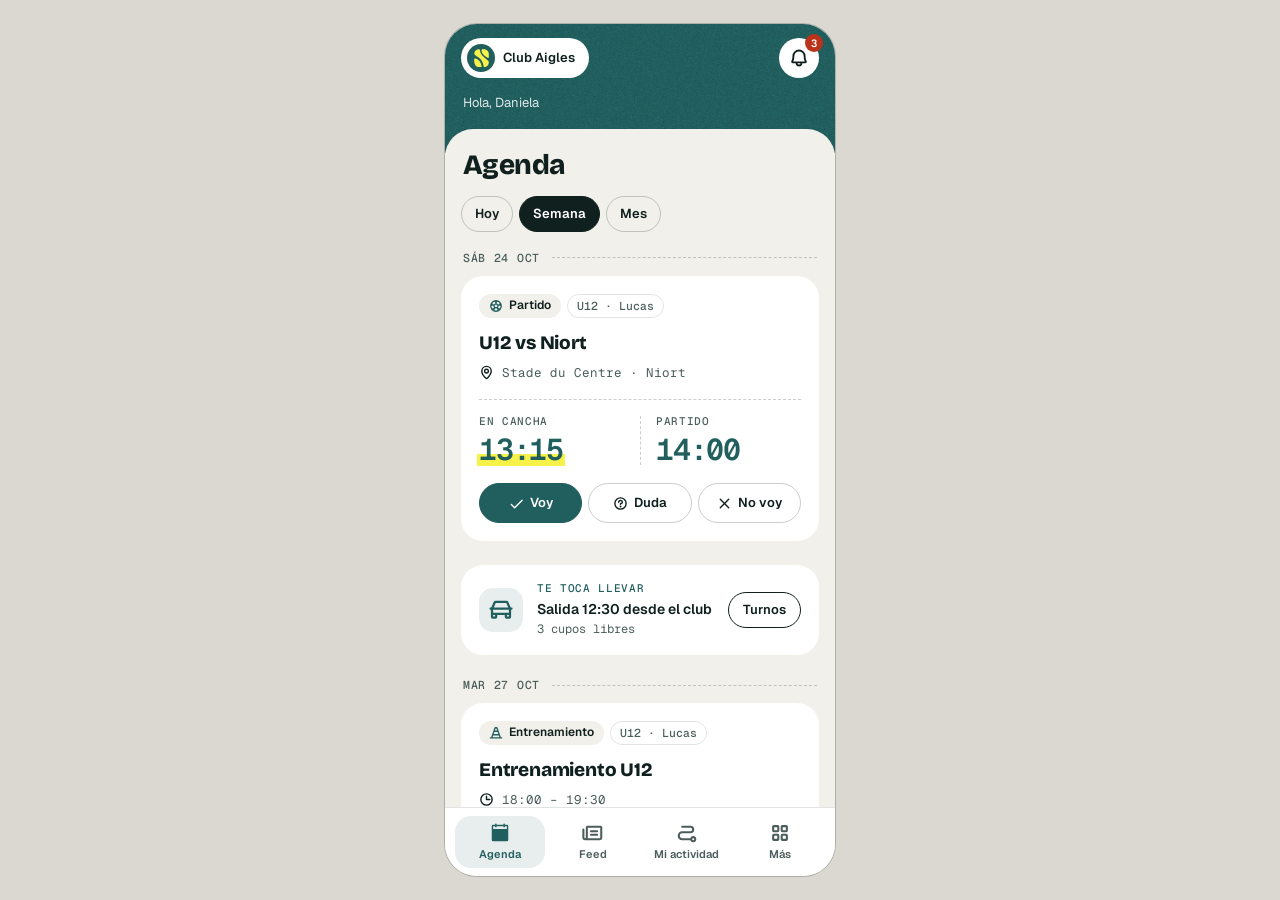
==== docs/diseno/agenda.html @ 9521e16c "Agenda móvil: una sola pantalla autocontenida con logo S, mono para fechas y grano suave Co-Authored" ====
<!doctype html>
<html lang="es">
<head>
<meta charset="utf-8">
<meta name="viewport" content="width=device-width, initial-scale=1">
<title>Sportiva · Agenda</title>
<link rel="preconnect" href="https://fonts.googleapis.com">
<link rel="stylesheet" href="https://fonts.googleapis.com/css2?family=Bricolage+Grotesque:wght@700;800&family=Geist:wght@400;500;600;700&family=Geist+Mono:wght@400;500;600&display=swap">
<style>
/* Hallmark · pantalla única: Agenda móvil · teal + limón · tokens bloqueados */
:root{
  --teal:#215E5E; --limon:#F6F24A; --hueso:#F2F0EA; --papel:#FFFFFF;
  --tinta:#10201F; --tinta-2:#4B5E5C; --linea:rgba(16,32,31,.12); --linea-2:rgba(16,32,31,.22);
  --polvo-t:#E3ECF8; --coral:#B9341A; --fondo:#DAD8D0;
  --club:var(--teal); --club-t:color-mix(in oklab,var(--club) 10%,var(--papel));
  --font-display:"Bricolage Grotesque",ui-sans-serif,system-ui,sans-serif;
  --font-body:"Geist",ui-sans-serif,system-ui,sans-serif;
  --font-mono:"Geist Mono",ui-monospace,"SF Mono",Menlo,monospace;
}
*{box-sizing:border-box}
html,body{overflow-x:clip}
body{margin:0;background:var(--fondo);color:var(--tinta);font:14px/1.45 var(--font-body);-webkit-font-smoothing:antialiased}
button{font:inherit;color:inherit;cursor:pointer}
.pi{width:1em;height:1em;display:block;flex:none;fill:currentColor}

.app{width:min(390px,100%);min-height:100vh;margin:0 auto;background:var(--hueso);display:flex;flex-direction:column}

/* cabecera de marca: única superficie con grano, muy suave */
.band{position:relative;isolation:isolate;background:var(--club);color:var(--papel);padding:14px 16px 40px}
.band::after{content:"";position:absolute;inset:0;background:url("[data-uri]");background-size:200px;mix-blend-mode:overlay;opacity:.14;pointer-events:none;z-index:-1}
.top{display:flex;align-items:center;justify-content:space-between;gap:8px}
.chip-club{display:inline-flex;align-items:center;gap:8px;height:40px;padding:0 14px 0 6px;border-radius:999px;background:var(--papel);color:var(--tinta);font-weight:600;font-size:13px;white-space:nowrap}
.mk{width:28px;height:28px;border-radius:50%;background:var(--club);display:grid;place-items:center;flex:none}
.mk svg{width:15px;height:auto;display:block}
.bell{position:relative;width:40px;height:40px;border-radius:50%;background:var(--papel);color:var(--tinta);display:grid;place-items:center;border:0;font-size:20px}
.bell b{position:absolute;top:-4px;right:-4px;min-width:18px;height:18px;padding:0 5px;border-radius:9px;background:var(--coral);color:var(--papel);font:600 10.5px/18px var(--font-mono);text-align:center}
.hola{margin:16px 2px 0;font-size:13px;color:var(--papel);opacity:.85}

.sheet{position:relative;z-index:1;flex:1;background:var(--hueso);border-radius:28px 28px 0 0;margin-top:-24px;padding:22px 16px 16px}
h1{font-family:var(--font-display);font-weight:800;font-size:28px;line-height:1.05;letter-spacing:-.02em;margin:0 2px 16px}

.pills{display:flex;gap:6px;margin:0 0 20px}
.pill{height:36px;padding:0 13px;border-radius:999px;border:1px solid var(--linea-2);background:transparent;font-weight:600;font-size:13px;white-space:nowrap}
.pill.on{background:var(--tinta);border-color:var(--tinta);color:var(--papel)}

.dia{display:flex;align-items:center;gap:12px;margin:0 2px 12px;font:500 11.5px/1 var(--font-mono);letter-spacing:.06em;text-transform:uppercase;color:var(--tinta-2)}
.dia::after{content:"";flex:1;border-top:1.5px dashed var(--linea-2)}
.dia + .card{margin-top:0}

.card{background:var(--papel);border-radius:22px;padding:18px;margin:0 0 24px}
.tags{display:flex;gap:6px;align-items:center;margin:0 0 14px;flex-wrap:wrap}
.tag{display:inline-flex;align-items:center;gap:6px;height:24px;padding:0 10px;border-radius:999px;background:var(--hueso);color:var(--tinta);font-weight:600;font-size:12px;white-space:nowrap}
.tag .pi{font-size:14px;color:var(--club)}
.tag.m{font:500 11.5px var(--font-mono);color:var(--tinta-2);background:transparent;border:1px solid var(--linea);padding:0 9px}
h2{font-family:var(--font-display);font-weight:800;font-size:19px;line-height:1.15;letter-spacing:-.01em;margin:0 0 10px}
.meta{display:flex;align-items:center;gap:8px;font:400 12.5px/1.4 var(--font-mono);color:var(--tinta-2);margin:0 0 6px}
.meta .pi{font-size:15px;color:var(--tinta)}
.meta:last-of-type{margin-bottom:0}

.horas{display:grid;grid-template-columns:minmax(0,1fr) 0 minmax(0,1fr);gap:16px;align-items:end;margin:18px 0 18px;padding:16px 0 0;border-top:1.5px dashed var(--linea-2)}
.horas small{display:block;font:500 11px/1 var(--font-mono);letter-spacing:.06em;text-transform:uppercase;color:var(--tinta-2);margin-bottom:8px}
.hora{font:600 30px/1 var(--font-mono);letter-spacing:-.04em;color:var(--club);font-variant-numeric:tabular-nums}
.hl{background:linear-gradient(transparent 62%,var(--limon) 62%,var(--limon) 92%,transparent 92%);padding:0 2px;margin:0 -2px}
.sep{align-self:stretch;border-left:1.5px dashed var(--linea-2)}

.voto{display:grid;grid-template-columns:repeat(3,minmax(0,1fr));gap:6px}
.voto button{height:40px;padding:0 8px;border-radius:999px;border:1px solid var(--linea-2);background:transparent;font-weight:600;font-size:13px;display:flex;align-items:center;justify-content:center;gap:6px;white-space:nowrap}
.voto .pi{font-size:15px}
.voto button.on{background:var(--club);border-color:var(--club);color:var(--papel)}

.traslado{display:grid;grid-template-columns:auto minmax(0,1fr) auto;gap:14px;align-items:center}
.ico{width:44px;height:44px;border-radius:14px;background:var(--club-t);color:var(--club);display:grid;place-items:center;font-size:24px}
.traslado .ey{display:block;font:500 11px/1 var(--font-mono);letter-spacing:.06em;text-transform:uppercase;color:var(--club);margin-bottom:6px}
.traslado b{display:block;text-wrap:balance;font-size:14px;line-height:1.3;font-weight:600}
.traslado .s{display:block;font:400 12px/1.4 var(--font-mono);color:var(--tinta-2);margin-top:2px}
.btn{height:36px;padding:0 14px;border-radius:999px;border:1px solid var(--tinta);background:transparent;font-weight:600;font-size:13px;white-space:nowrap}

.bar{position:sticky;bottom:0;display:grid;grid-template-columns:repeat(4,minmax(0,1fr));gap:4px;padding:8px 10px calc(8px + env(safe-area-inset-bottom));background:var(--papel);border-top:1px solid var(--linea)}
.bar button{height:52px;border-radius:16px;border:0;background:transparent;display:flex;flex-direction:column;align-items:center;justify-content:center;gap:3px;font-weight:600;font-size:11px;color:var(--tinta-2);white-space:nowrap}
.bar .pi{font-size:22px}
.bar button.on{background:var(--club-t);color:var(--club)}
:focus-visible{outline:2px solid var(--club);outline-offset:2px}
@media (min-width:430px){.app{margin:24px auto;min-height:0;height:min(860px,calc(100vh - 48px));border-radius:32px;overflow:hidden;box-shadow:0 0 0 1px var(--linea-2)}.sheet{overflow:auto}}
</style>
</head>
<body>
<div class="app">
 <header class="band">
  <div class="top">
   <span class="chip-club"><span class="mk"><svg viewBox="205 453 326 404" aria-hidden="true" style="fill:var(--limon)"><path d="M305 458 L322 459 C328 459 330 465 331 476 C340 560 400 620 480 684 C508 702 527 722 527 745 C527 800 480 850 430 850 C421 850 417 844 415 832 C405 760 385 700 325 652 C285 626 212 590 210 548 C215 500 260 458 305 458 Z"/><path d="M385 458 L415 457 C490 458 527 510 527 560 L527 636 C527 644 520 647 510 646 C440 622 372 555 369 488 C369 465 375 458 385 458 Z"/><path d="M226 657 C218 657 209 660 209 678 L209 712 C209 790 255 851 315 851 L352 852 C366 852 371 846 370 826 C362 750 320 690 245 660 C238 658 232 657 226 657 Z"/></svg></span>Club Aigles</span>
   <button type="button" class="bell" aria-label="Notificaciones, 3 nuevas"><svg class="pi" viewBox="0 0 256 256" aria-hidden="true"><path d="M225.29,165.93C216.61,151,212,129.57,212,104a84,84,0,0,0-168,0c0,25.58-4.59,47-13.27,61.93A20.08,20.08,0,0,0,30.66,186,19.77,19.77,0,0,0,48,196H84.18a44,44,0,0,0,87.64,0H208a19.77,19.77,0,0,0,17.31-10A20.08,20.08,0,0,0,225.29,165.93ZM128,212a20,20,0,0,1-19.6-16h39.2A20,20,0,0,1,128,212ZM54.66,172C63.51,154,68,131.14,68,104a60,60,0,0,1,120,0c0,27.13,4.48,50,13.33,68Z"/></svg><b>3</b></button>
  </div>
  <p class="hola">Hola, Daniela</p>
 </header>
 <main class="sheet">
  <h1>Agenda</h1>
  <div class="pills" role="group" aria-label="Rango">
   <button type="button" class="pill">Hoy</button><button type="button" class="pill on" aria-pressed="true">Semana</button><button type="button" class="pill">Mes</button>
  </div>

  <div class="dia">Sáb 24 oct</div>
  <article class="card">
   <div class="tags"><span class="tag"><svg class="pi" viewBox="0 0 256 256" aria-hidden="true"><path d="M128,20A108,108,0,1,0,236,128,108.12,108.12,0,0,0,128,20Zm71.88,151.42h-24L166.1,158l11.3-32.94L193.15,120l18.6,14.26A83.42,83.42,0,0,1,199.88,171.42ZM44.25,134.21,62.85,120l15.75,5.11L89.9,158l-9.75,13.42h-24A83.42,83.42,0,0,1,44.25,134.21ZM111.85,148l-9.54-27.77L128,102.56l25.69,17.67L144.15,148Zm80.66-73.73-6.78,22.85-15.81,5.14L140,81.69V65.46l21.22-14.59A84.27,84.27,0,0,1,192.51,74.27ZM94.78,50.87,116,65.46V81.69L86.08,102.26,70.27,97.12,63.49,74.27A84.27,84.27,0,0,1,94.78,50.87Zm13.58,158.79-8.62-24.37L109.39,172h37.22l9.65,13.29-8.62,24.37a83.59,83.59,0,0,1-39.28,0Z"/></svg>Partido</span><span class="tag m">U12 · Lucas</span></div>
   <h2>U12 vs Niort</h2>
   <p class="meta"><svg class="pi" viewBox="0 0 256 256" aria-hidden="true"><path d="M128,60a44,44,0,1,0,44,44A44.05,44.05,0,0,0,128,60Zm0,64a20,20,0,1,1,20-20A20,20,0,0,1,128,124Zm0-112a92.1,92.1,0,0,0-92,92c0,77.36,81.64,135.4,85.12,137.83a12,12,0,0,0,13.76,0,259,259,0,0,0,42.18-39C205.15,170.57,220,136.37,220,104A92.1,92.1,0,0,0,128,12Zm31.3,174.71A249.35,249.35,0,0,1,128,216.89a249.35,249.35,0,0,1-31.3-30.18C80,167.37,60,137.31,60,104a68,68,0,0,1,136,0C196,137.31,176,167.37,159.3,186.71Z"/></svg>Stade du Centre · Niort</p>
   <div class="horas">
    <div><small>En cancha</small><span class="hora"><span class="hl">13:15</span></span></div>
    <span class="sep"></span>
    <div><small>Partido</small><span class="hora">14:00</span></div>
   </div>
   <div class="voto"><button type="button" class="on" aria-pressed="true"><svg class="pi" viewBox="0 0 256 256" aria-hidden="true"><path d="M232.49,80.49l-128,128a12,12,0,0,1-17,0l-56-56a12,12,0,1,1,17-17L96,183,215.51,63.51a12,12,0,0,1,17,17Z"/></svg>Voy</button><button type="button"><svg class="pi" viewBox="0 0 256 256" aria-hidden="true"><path d="M144,180a16,16,0,1,1-16-16A16,16,0,0,1,144,180Zm92-52A108,108,0,1,1,128,20,108.12,108.12,0,0,1,236,128Zm-24,0a84,84,0,1,0-84,84A84.09,84.09,0,0,0,212,128ZM128,64c-24.26,0-44,17.94-44,40v4a12,12,0,0,0,24,0v-4c0-8.82,9-16,20-16s20,7.18,20,16-9,16-20,16a12,12,0,0,0-12,12v8a12,12,0,0,0,23.73,2.56C158.31,137.88,172,122.37,172,104,172,81.94,152.26,64,128,64Z"/></svg>Duda</button><button type="button"><svg class="pi" viewBox="0 0 256 256" aria-hidden="true"><path d="M208.49,191.51a12,12,0,0,1-17,17L128,145,64.49,208.49a12,12,0,0,1-17-17L111,128,47.51,64.49a12,12,0,0,1,17-17L128,111l63.51-63.52a12,12,0,0,1,17,17L145,128Z"/></svg>No voy</button></div>
  </article>

  <article class="card">
   <div class="traslado">
    <span class="ico"><svg class="pi" viewBox="0 0 256 256" aria-hidden="true"><path d="M240,100h-8.2L205.08,39.88A20,20,0,0,0,186.8,28H69.2A20,20,0,0,0,50.92,39.88L24.2,100H16a12,12,0,0,0,0,24h4v76a20,20,0,0,0,20,20H68a20,20,0,0,0,20-20V180h80v20a20,20,0,0,0,20,20h28a20,20,0,0,0,20-20V124h4a12,12,0,0,0,0-24ZM71.8,52H184.2l21.33,48H50.47ZM64,196H44V180H64Zm128,0V180h20v16Zm20-40H44V124H212Z"/></svg></span>
    <div><span class="ey">Te toca llevar</span><b>Salida 12:30 desde el club</b><span class="s">3 cupos libres</span></div>
    <button type="button" class="btn">Turnos</button>
   </div>
  </article>

  <div class="dia">Mar 27 oct</div>
  <article class="card">
   <div class="tags"><span class="tag"><svg class="pi" viewBox="0 0 256 256" aria-hidden="true"><path d="M232,204H216.53L157.2,33.43A20,20,0,0,0,138.31,20H117.69A20,20,0,0,0,98.8,33.43L39.47,204H24a12,12,0,0,0,0,24H232a12,12,0,0,0,0-24ZM98.27,108h59.46l13.91,40H84.36Zm22.26-64h14.94l13.91,40H106.62ZM76,172H180l11.13,32H64.88Z"/></svg>Entrenamiento</span><span class="tag m">U12 · Lucas</span></div>
   <h2>Entrenamiento U12</h2>
   <p class="meta"><svg class="pi" viewBox="0 0 256 256" aria-hidden="true"><path d="M128,20A108,108,0,1,0,236,128,108.12,108.12,0,0,0,128,20Zm0,192a84,84,0,1,1,84-84A84.09,84.09,0,0,1,128,212Zm68-84a12,12,0,0,1-12,12H128a12,12,0,0,1-12-12V72a12,12,0,0,1,24,0v44h44A12,12,0,0,1,196,128Z"/></svg>18:00 – 19:30</p>
   <p class="meta"><svg class="pi" viewBox="0 0 256 256" aria-hidden="true"><path d="M128,60a44,44,0,1,0,44,44A44.05,44.05,0,0,0,128,60Zm0,64a20,20,0,1,1,20-20A20,20,0,0,1,128,124Zm0-112a92.1,92.1,0,0,0-92,92c0,77.36,81.64,135.4,85.12,137.83a12,12,0,0,0,13.76,0,259,259,0,0,0,42.18-39C205.15,170.57,220,136.37,220,104A92.1,92.1,0,0,0,128,12Zm31.3,174.71A249.35,249.35,0,0,1,128,216.89a249.35,249.35,0,0,1-31.3-30.18C80,167.37,60,137.31,60,104a68,68,0,0,1,136,0C196,137.31,176,167.37,159.3,186.71Z"/></svg>Gimnasio municipal</p>
   <div class="voto" style="margin-top:18px"><button type="button"><svg class="pi" viewBox="0 0 256 256" aria-hidden="true"><path d="M232.49,80.49l-128,128a12,12,0,0,1-17,0l-56-56a12,12,0,1,1,17-17L96,183,215.51,63.51a12,12,0,0,1,17,17Z"/></svg>Voy</button><button type="button" class="on" aria-pressed="true"><svg class="pi" viewBox="0 0 256 256" aria-hidden="true"><path d="M144,180a16,16,0,1,1-16-16A16,16,0,0,1,144,180Zm92-52A108,108,0,1,1,128,20,108.12,108.12,0,0,1,236,128Zm-24,0a84,84,0,1,0-84,84A84.09,84.09,0,0,0,212,128ZM128,64c-24.26,0-44,17.94-44,40v4a12,12,0,0,0,24,0v-4c0-8.82,9-16,20-16s20,7.18,20,16-9,16-20,16a12,12,0,0,0-12,12v8a12,12,0,0,0,23.73,2.56C158.31,137.88,172,122.37,172,104,172,81.94,152.26,64,128,64Z"/></svg>Duda</button><button type="button"><svg class="pi" viewBox="0 0 256 256" aria-hidden="true"><path d="M208.49,191.51a12,12,0,0,1-17,17L128,145,64.49,208.49a12,12,0,0,1-17-17L111,128,47.51,64.49a12,12,0,0,1,17-17L128,111l63.51-63.52a12,12,0,0,1,17,17L145,128Z"/></svg>No voy</button></div>
  </article>
 </main>
 <nav class="bar" aria-label="Principal">
  <button type="button" class="on" aria-current="page"><svg class="pi" viewBox="0 0 256 256" aria-hidden="true"><path d="M208,32H184V24a8,8,0,0,0-16,0v8H88V24a8,8,0,0,0-16,0v8H48A16,16,0,0,0,32,48V208a16,16,0,0,0,16,16H208a16,16,0,0,0,16-16V48A16,16,0,0,0,208,32Zm0,48H48V48H72v8a8,8,0,0,0,16,0V48h80v8a8,8,0,0,0,16,0V48h24Z"/></svg>Agenda</button>
  <button type="button"><svg class="pi" viewBox="0 0 256 256" aria-hidden="true"><path d="M92,108a12,12,0,0,1,12-12h72a12,12,0,0,1,0,24H104A12,12,0,0,1,92,108Zm12,52h72a12,12,0,0,0,0-24H104a12,12,0,0,0,0,24ZM236,64V184a28,28,0,0,1-28,28H36A32,32,0,0,1,4,180V88a12,12,0,0,1,24,0v92a8,8,0,0,0,16,0V64A20,20,0,0,1,64,44H216A20,20,0,0,1,236,64Zm-24,4H68V180a32,32,0,0,1-1,8H208a4,4,0,0,0,4-4Z"/></svg>Feed</button>
  <button type="button"><svg class="pi" viewBox="0 0 256 256" aria-hidden="true"><path d="M200,164a36.07,36.07,0,0,0-33.94,24H72a28,28,0,0,1,0-56h96a44,44,0,0,0,0-88H72a12,12,0,0,0,0,24h96a20,20,0,0,1,0,40H72a52,52,0,0,0,0,104h94.06A36,36,0,1,0,200,164Zm0,48a12,12,0,1,1,12-12A12,12,0,0,1,200,212Z"/></svg>Mi actividad</button>
  <button type="button"><svg class="pi" viewBox="0 0 256 256" aria-hidden="true"><path d="M100,36H56A20,20,0,0,0,36,56v44a20,20,0,0,0,20,20h44a20,20,0,0,0,20-20V56A20,20,0,0,0,100,36ZM96,96H60V60H96ZM200,36H156a20,20,0,0,0-20,20v44a20,20,0,0,0,20,20h44a20,20,0,0,0,20-20V56A20,20,0,0,0,200,36Zm-4,60H160V60h36Zm-96,40H56a20,20,0,0,0-20,20v44a20,20,0,0,0,20,20h44a20,20,0,0,0,20-20V156A20,20,0,0,0,100,136Zm-4,60H60V160H96Zm104-60H156a20,20,0,0,0-20,20v44a20,20,0,0,0,20,20h44a20,20,0,0,0,20-20V156A20,20,0,0,0,200,136Zm-4,60H160V160h36Z"/></svg>Más</button>
 </nav>
</div>
</body>
</html>
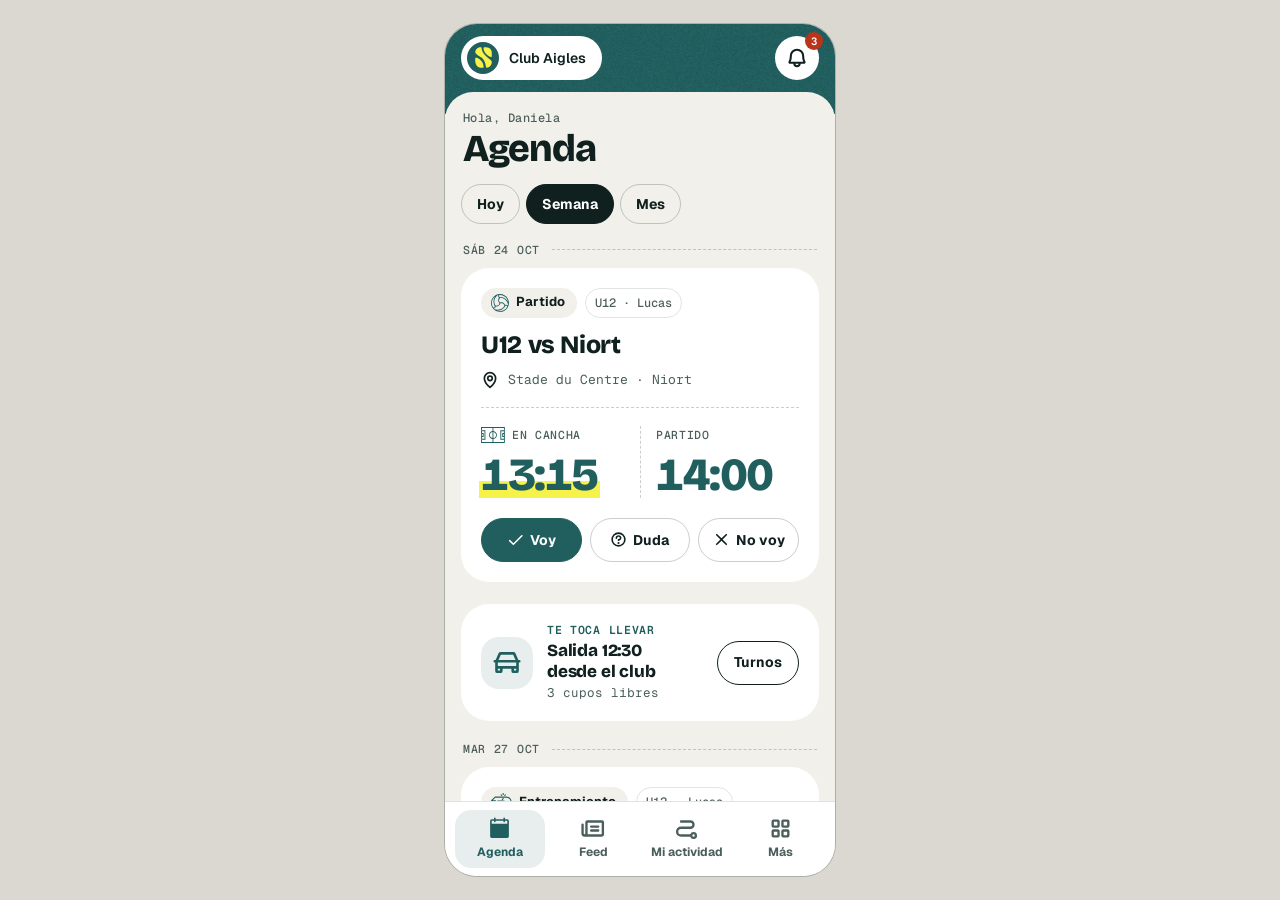
==== commit 620ccce4: "Agenda móvil: devuelve tamaños y personalidad, cabecera compacta, íconos propios (balón, silbato, ca" ====
--- a/docs/diseno/agenda.html
+++ b/docs/diseno/agenda.html
@@ -22,62 +22,64 @@
 body{margin:0;background:var(--fondo);color:var(--tinta);font:14px/1.45 var(--font-body);-webkit-font-smoothing:antialiased}
 button{font:inherit;color:inherit;cursor:pointer}
 .pi{width:1em;height:1em;display:block;flex:none;fill:currentColor}
+.pw{width:auto}
 
 .app{width:min(390px,100%);min-height:100vh;margin:0 auto;background:var(--hueso);display:flex;flex-direction:column}
 
 /* cabecera de marca: única superficie con grano, muy suave */
-.band{position:relative;isolation:isolate;background:var(--club);color:var(--papel);padding:14px 16px 40px}
+.band{position:relative;isolation:isolate;background:var(--club);color:var(--papel);padding:12px 16px 34px}
 .band::after{content:"";position:absolute;inset:0;background:url("[data-uri]");background-size:200px;mix-blend-mode:overlay;opacity:.14;pointer-events:none;z-index:-1}
 .top{display:flex;align-items:center;justify-content:space-between;gap:8px}
-.chip-club{display:inline-flex;align-items:center;gap:8px;height:40px;padding:0 14px 0 6px;border-radius:999px;background:var(--papel);color:var(--tinta);font-weight:600;font-size:13px;white-space:nowrap}
-.mk{width:28px;height:28px;border-radius:50%;background:var(--club);display:grid;place-items:center;flex:none}
-.mk svg{width:15px;height:auto;display:block}
-.bell{position:relative;width:40px;height:40px;border-radius:50%;background:var(--papel);color:var(--tinta);display:grid;place-items:center;border:0;font-size:20px}
+.chip-club{display:inline-flex;align-items:center;gap:10px;height:44px;padding:0 16px 0 6px;border-radius:999px;background:var(--papel);color:var(--tinta);font-weight:600;font-size:14px;white-space:nowrap}
+.mk{width:32px;height:32px;border-radius:50%;background:var(--club);display:grid;place-items:center;flex:none}
+.mk svg{width:17px;height:auto;display:block}
+.bell{position:relative;width:44px;height:44px;border-radius:50%;background:var(--papel);color:var(--tinta);display:grid;place-items:center;border:0;font-size:22px}
 .bell b{position:absolute;top:-4px;right:-4px;min-width:18px;height:18px;padding:0 5px;border-radius:9px;background:var(--coral);color:var(--papel);font:600 10.5px/18px var(--font-mono);text-align:center}
-.hola{margin:16px 2px 0;font-size:13px;color:var(--papel);opacity:.85}
+.hola{margin:0 2px 6px;font:500 12px/1 var(--font-mono);letter-spacing:.04em;color:var(--tinta-2)}
 
-.sheet{position:relative;z-index:1;flex:1;background:var(--hueso);border-radius:28px 28px 0 0;margin-top:-24px;padding:22px 16px 16px}
-h1{font-family:var(--font-display);font-weight:800;font-size:28px;line-height:1.05;letter-spacing:-.02em;margin:0 2px 16px}
+.sheet{position:relative;z-index:1;flex:1;background:var(--hueso);border-radius:28px 28px 0 0;margin-top:-22px;padding:20px 16px 18px}
+h1{font-family:var(--font-display);font-weight:800;font-size:38px;line-height:1;letter-spacing:-.025em;margin:0 2px 16px}
 
 .pills{display:flex;gap:6px;margin:0 0 20px}
-.pill{height:36px;padding:0 13px;border-radius:999px;border:1px solid var(--linea-2);background:transparent;font-weight:600;font-size:13px;white-space:nowrap}
+.pill{height:40px;padding:0 15px;border-radius:999px;border:1.5px solid var(--linea-2);background:transparent;font-weight:700;font-size:14px;white-space:nowrap}
 .pill.on{background:var(--tinta);border-color:var(--tinta);color:var(--papel)}
 
 .dia{display:flex;align-items:center;gap:12px;margin:0 2px 12px;font:500 11.5px/1 var(--font-mono);letter-spacing:.06em;text-transform:uppercase;color:var(--tinta-2)}
 .dia::after{content:"";flex:1;border-top:1.5px dashed var(--linea-2)}
 .dia + .card{margin-top:0}
 
-.card{background:var(--papel);border-radius:22px;padding:18px;margin:0 0 24px}
-.tags{display:flex;gap:6px;align-items:center;margin:0 0 14px;flex-wrap:wrap}
-.tag{display:inline-flex;align-items:center;gap:6px;height:24px;padding:0 10px;border-radius:999px;background:var(--hueso);color:var(--tinta);font-weight:600;font-size:12px;white-space:nowrap}
-.tag .pi{font-size:14px;color:var(--club)}
-.tag.m{font:500 11.5px var(--font-mono);color:var(--tinta-2);background:transparent;border:1px solid var(--linea);padding:0 9px}
-h2{font-family:var(--font-display);font-weight:800;font-size:19px;line-height:1.15;letter-spacing:-.01em;margin:0 0 10px}
-.meta{display:flex;align-items:center;gap:8px;font:400 12.5px/1.4 var(--font-mono);color:var(--tinta-2);margin:0 0 6px}
-.meta .pi{font-size:15px;color:var(--tinta)}
+.card{background:var(--papel);border-radius:28px;padding:20px;margin:0 0 22px}
+.tags{display:flex;gap:8px;align-items:center;margin:0 0 14px;flex-wrap:wrap}
+.tag{display:inline-flex;align-items:center;gap:7px;height:30px;padding:0 12px 0 10px;border-radius:999px;background:var(--hueso);color:var(--tinta);font-weight:700;font-size:13px;white-space:nowrap}
+.tag .pi{font-size:18px;color:var(--club)}
+.tag.m{font:500 12px var(--font-mono);color:var(--tinta-2);background:transparent;border:1px solid var(--linea);padding:0 9px}
+h2{font-family:var(--font-display);font-weight:800;font-size:25px;line-height:1.08;letter-spacing:-.015em;margin:0 0 12px}
+.meta{display:flex;align-items:center;gap:9px;font:400 13px/1.4 var(--font-mono);color:var(--tinta-2);margin:0 0 6px}
+.meta .pi{font-size:18px;color:var(--tinta)}
 .meta:last-of-type{margin-bottom:0}
 
-.horas{display:grid;grid-template-columns:minmax(0,1fr) 0 minmax(0,1fr);gap:16px;align-items:end;margin:18px 0 18px;padding:16px 0 0;border-top:1.5px dashed var(--linea-2)}
-.horas small{display:block;font:500 11px/1 var(--font-mono);letter-spacing:.06em;text-transform:uppercase;color:var(--tinta-2);margin-bottom:8px}
-.hora{font:600 30px/1 var(--font-mono);letter-spacing:-.04em;color:var(--club);font-variant-numeric:tabular-nums}
+.horas{display:grid;grid-template-columns:minmax(0,1fr) 0 minmax(0,1fr);gap:16px;align-items:end;margin:18px 0 20px;padding:18px 0 0;border-top:1.5px dashed var(--linea-2)}
+.horas small{display:flex;align-items:center;gap:7px;font:500 11.5px/1 var(--font-mono);letter-spacing:.06em;text-transform:uppercase;color:var(--tinta-2);margin-bottom:8px;height:18px}
+.horas small .pi{font-size:16px;color:var(--club)}
+.hora{font:800 46px/1 var(--font-display);letter-spacing:-.03em;color:var(--club);font-variant-numeric:tabular-nums}
 .hl{background:linear-gradient(transparent 62%,var(--limon) 62%,var(--limon) 92%,transparent 92%);padding:0 2px;margin:0 -2px}
 .sep{align-self:stretch;border-left:1.5px dashed var(--linea-2)}
 
-.voto{display:grid;grid-template-columns:repeat(3,minmax(0,1fr));gap:6px}
-.voto button{height:40px;padding:0 8px;border-radius:999px;border:1px solid var(--linea-2);background:transparent;font-weight:600;font-size:13px;display:flex;align-items:center;justify-content:center;gap:6px;white-space:nowrap}
-.voto .pi{font-size:15px}
+.voto{display:grid;grid-template-columns:repeat(3,minmax(0,1fr));gap:8px}
+.voto button{height:44px;padding:0 6px;border-radius:999px;border:1.5px solid var(--linea-2);background:transparent;font-weight:700;font-size:14px;display:flex;align-items:center;justify-content:center;gap:6px;white-space:nowrap}
+.voto .pi{font-size:17px}
 .voto button.on{background:var(--club);border-color:var(--club);color:var(--papel)}
 
 .traslado{display:grid;grid-template-columns:auto minmax(0,1fr) auto;gap:14px;align-items:center}
-.ico{width:44px;height:44px;border-radius:14px;background:var(--club-t);color:var(--club);display:grid;place-items:center;font-size:24px}
-.traslado .ey{display:block;font:500 11px/1 var(--font-mono);letter-spacing:.06em;text-transform:uppercase;color:var(--club);margin-bottom:6px}
-.traslado b{display:block;text-wrap:balance;font-size:14px;line-height:1.3;font-weight:600}
-.traslado .s{display:block;font:400 12px/1.4 var(--font-mono);color:var(--tinta-2);margin-top:2px}
-.btn{height:36px;padding:0 14px;border-radius:999px;border:1px solid var(--tinta);background:transparent;font-weight:600;font-size:13px;white-space:nowrap}
+.ico{width:52px;height:52px;border-radius:18px;background:var(--club-t);color:var(--club);display:grid;place-items:center;font-size:28px}
+.traslado .ey{display:block;font:600 11.5px/1 var(--font-mono);letter-spacing:.06em;text-transform:uppercase;color:var(--club);margin-bottom:6px}
+.traslado b{display:block;text-wrap:balance;font:800 17px/1.2 var(--font-display);letter-spacing:-.01em}
+.traslado .s{display:block;font:400 12.5px/1.4 var(--font-mono);color:var(--tinta-2);margin-top:2px}
+.btn{height:44px;padding:0 16px;border-radius:999px;border:1.5px solid var(--tinta);background:transparent;font-weight:700;font-size:14px;white-space:nowrap}
 
 .bar{position:sticky;bottom:0;display:grid;grid-template-columns:repeat(4,minmax(0,1fr));gap:4px;padding:8px 10px calc(8px + env(safe-area-inset-bottom));background:var(--papel);border-top:1px solid var(--linea)}
-.bar button{height:52px;border-radius:16px;border:0;background:transparent;display:flex;flex-direction:column;align-items:center;justify-content:center;gap:3px;font-weight:600;font-size:11px;color:var(--tinta-2);white-space:nowrap}
-.bar .pi{font-size:22px}
+.bar button{height:58px;border-radius:16px;border:0;background:transparent;display:flex;flex-direction:column;align-items:center;justify-content:center;gap:3px;font-weight:700;font-size:12px;color:var(--tinta-2);white-space:nowrap}
+.bar .pi{font-size:25px}
 .bar button.on{background:var(--club-t);color:var(--club)}
 :focus-visible{outline:2px solid var(--club);outline-offset:2px}
 @media (min-width:430px){.app{margin:24px auto;min-height:0;height:min(860px,calc(100vh - 48px));border-radius:32px;overflow:hidden;box-shadow:0 0 0 1px var(--linea-2)}.sheet{overflow:auto}}
@@ -90,9 +92,9 @@
    <span class="chip-club"><span class="mk"><svg viewBox="205 453 326 404" aria-hidden="true" style="fill:var(--limon)"><path d="M305 458 L322 459 C328 459 330 465 331 476 C340 560 400 620 480 684 C508 702 527 722 527 745 C527 800 480 850 430 850 C421 850 417 844 415 832 C405 760 385 700 325 652 C285 626 212 590 210 548 C215 500 260 458 305 458 Z"/><path d="M385 458 L415 457 C490 458 527 510 527 560 L527 636 C527 644 520 647 510 646 C440 622 372 555 369 488 C369 465 375 458 385 458 Z"/><path d="M226 657 C218 657 209 660 209 678 L209 712 C209 790 255 851 315 851 L352 852 C366 852 371 846 370 826 C362 750 320 690 245 660 C238 658 232 657 226 657 Z"/></svg></span>Club Aigles</span>
    <button type="button" class="bell" aria-label="Notificaciones, 3 nuevas"><svg class="pi" viewBox="0 0 256 256" aria-hidden="true"><path d="M225.29,165.93C216.61,151,212,129.57,212,104a84,84,0,0,0-168,0c0,25.58-4.59,47-13.27,61.93A20.08,20.08,0,0,0,30.66,186,19.77,19.77,0,0,0,48,196H84.18a44,44,0,0,0,87.64,0H208a19.77,19.77,0,0,0,17.31-10A20.08,20.08,0,0,0,225.29,165.93ZM128,212a20,20,0,0,1-19.6-16h39.2A20,20,0,0,1,128,212ZM54.66,172C63.51,154,68,131.14,68,104a60,60,0,0,1,120,0c0,27.13,4.48,50,13.33,68Z"/></svg><b>3</b></button>
   </div>
-  <p class="hola">Hola, Daniela</p>
  </header>
  <main class="sheet">
+  <p class="hola">Hola, Daniela</p>
   <h1>Agenda</h1>
   <div class="pills" role="group" aria-label="Rango">
    <button type="button" class="pill">Hoy</button><button type="button" class="pill on" aria-pressed="true">Semana</button><button type="button" class="pill">Mes</button>
@@ -100,11 +102,20 @@
 
   <div class="dia">Sáb 24 oct</div>
   <article class="card">
-   <div class="tags"><span class="tag"><svg class="pi" viewBox="0 0 256 256" aria-hidden="true"><path d="M128,20A108,108,0,1,0,236,128,108.12,108.12,0,0,0,128,20Zm71.88,151.42h-24L166.1,158l11.3-32.94L193.15,120l18.6,14.26A83.42,83.42,0,0,1,199.88,171.42ZM44.25,134.21,62.85,120l15.75,5.11L89.9,158l-9.75,13.42h-24A83.42,83.42,0,0,1,44.25,134.21ZM111.85,148l-9.54-27.77L128,102.56l25.69,17.67L144.15,148Zm80.66-73.73-6.78,22.85-15.81,5.14L140,81.69V65.46l21.22-14.59A84.27,84.27,0,0,1,192.51,74.27ZM94.78,50.87,116,65.46V81.69L86.08,102.26,70.27,97.12,63.49,74.27A84.27,84.27,0,0,1,94.78,50.87Zm13.58,158.79-8.62-24.37L109.39,172h37.22l9.65,13.29-8.62,24.37a83.59,83.59,0,0,1-39.28,0Z"/></svg>Partido</span><span class="tag m">U12 · Lucas</span></div>
+   <div class="tags"><span class="tag"><svg class="pi pw" viewBox="23.5 28.42 63.01 63.08" fill="currentColor" aria-hidden="true">
+  <path d="M27.719,75.75c.08203.14062.1875.25391.27734.38672,5.707,9.5977,16.078,15.445,27.242,15.363,11.168-.08594,21.449-6.0859,27.012-15.77l.03125.01953c.05078-.08594.07812-.17969.12109-.26953,5.5469-9.7734,5.4688-21.766-.20703-31.469-5.6797-9.6992-16.094-15.641-27.336-15.59-11.242.05469-21.602,6.0898-27.191,15.844-5.5859,9.75-5.5547,21.742.08203,31.465l-.03169.02028ZM33.7698,78.9492h.00391c1.7578-.08984,3.3984-.90234,4.543-2.2422,1.1406-1.3398,1.6836-3.0898,1.4961-4.8398,1.1133.3125,2.2656.47656,3.4258.48437,6.0742-.01953,11.293-4.3203,12.473-10.281.30078-.26953.64062-.49219,1.0117-.65234,2.6523-1.125,5.668-1.0195,8.2383.28906,2.5664,1.3086,4.4258,3.6875,5.0742,6.4961.26562,1.1523.07422,2.3633-.54297,3.3711l-.26953.38281c-3.6523,4.9141-8.7891,8.5195-14.652,10.293-5.8594,1.7695-12.133,1.6094-17.898-.45703-1.0312-.87891-2-1.8281-2.8984-2.8438l-.00511-.00027ZM37.5237,66.3472h.00391c-2.4297-5.6211-2.9844-11.875-1.5859-17.836,1.3984-5.9609,4.6758-11.316,9.3477-15.273,1.2812-.47656,2.5938-.85938,3.9258-1.1445-.46484.89844-.71094,1.8945-.71875,2.9102.00391,2.5469,1.5,4.8594,3.8203,5.9102-2.5391,2.4805-3.9219,5.9062-3.8203,9.457.10156,3.5469,1.6836,6.8867,4.3594,9.2188.07812.39453.09375.80469.04688,1.2031-.35938,2.8516-1.9531,5.3984-4.3633,6.9688-2.4062,1.5664-5.3828,1.9961-8.1328,1.1719-1.2734-.39453-2.3125-1.3203-2.8516-2.5352l-.01953-.03906h-.00391l-.00789-.01223ZM82.0467,68.9214h.00391c-.96094-1.4805-2.4883-2.5039-4.2266-2.8242-1.7344-.32031-3.5273.08594-4.957,1.125-.875-3.4414-3.1484-6.3555-6.2695-8.043s-6.8086-1.9883-10.164-.83594c-.38281-.125-.74219-.30859-1.0664-.54297-2.2969-1.7383-3.7109-4.4023-3.8633-7.2773s.97266-5.6719,3.0742-7.6406c.98828-.91406,2.3281-1.3477,3.6641-1.1836,6.0859.70312,11.785,3.3477,16.25,7.543,4.4648,4.1914,7.4609,9.7109,8.543,15.742-.23438,1.3359-.5625,2.6484-.98438,3.9375l-.00402.00011ZM54.9997,88.4994c-3.6719,0-7.3125-.71484-10.711-2.1055.65625.04297,1.3125.08594,1.9688.08594,9.9922.00391,19.398-4.7148,25.367-12.73l.00391.00391h.00391c.71875-.96094,1.3828-1.9648,1.9805-3.0078.93359-1.6406,2.9961-2.2422,4.668-1.3633,1.668.87891,2.3359,2.9258,1.5117,4.6211-2.4805,4.3945-6.082,8.0508-10.438,10.598-4.3555,2.5469-9.3086,3.8945-14.355,3.8984l.00019-.00074ZM83.1877,56.01141c-4.7461-9.5508-13.996-16.055-24.59-17.289h-.02344v-.00391c-1.1836-.14453-2.3789-.21484-3.5742-.21094-1.9336-.00391-3.4961-1.5703-3.4961-3.5039s1.5625-3.5,3.4961-3.5039c6.8594.01172,13.488,2.4961,18.664,7,5.1797,4.5,8.5586,10.719,9.5234,17.512l.00024-.00035ZM37.4607,37.58141c-5.9023,8.8945-6.9102,20.168-2.6836,29.969.01172.02344.02734.04297.03906.06641.45703,1.0742.98438,2.1172,1.5703,3.1289.9375,1.6016.46094,3.6523-1.082,4.6797-1.5469,1.0234-3.625.66406-4.7344-.82031-3.582-5.9453-4.8633-12.996-3.5938-19.82,1.2734-6.8242,5-12.945,10.484-17.203l.00044-.0007Z"/>
+</svg>Partido</span><span class="tag m">U12 · Lucas</span></div>
    <h2>U12 vs Niort</h2>
    <p class="meta"><svg class="pi" viewBox="0 0 256 256" aria-hidden="true"><path d="M128,60a44,44,0,1,0,44,44A44.05,44.05,0,0,0,128,60Zm0,64a20,20,0,1,1,20-20A20,20,0,0,1,128,124Zm0-112a92.1,92.1,0,0,0-92,92c0,77.36,81.64,135.4,85.12,137.83a12,12,0,0,0,13.76,0,259,259,0,0,0,42.18-39C205.15,170.57,220,136.37,220,104A92.1,92.1,0,0,0,128,12Zm31.3,174.71A249.35,249.35,0,0,1,128,216.89a249.35,249.35,0,0,1-31.3-30.18C80,167.37,60,137.31,60,104a68,68,0,0,1,136,0C196,137.31,176,167.37,159.3,186.71Z"/></svg>Stade du Centre · Niort</p>
    <div class="horas">
-    <div><small>En cancha</small><span class="hora"><span class="hl">13:15</span></span></div>
+    <div><small><svg class="pi pw" viewBox="6.92 23.21 80.43 54" fill="currentColor" aria-hidden="true">
+  <polygon points="7.35 56.92 7.35 43.46 9.92 43.46 9.92 34.33 6.95 34.33 6.95 66.05 9.92 66.05 9.92 56.92 7.35 56.92"/>
+  <rect x="9.92" y="43.46" width=".03" height="13.46"/>
+  <rect x="7.35" y="43.46" width="2.57" height="13.46"/>
+  <path d="M6.92,23.21v54h80.43V23.21H6.92ZM84.1,53.92h-2.39v-7.46h2.39v7.46ZM84.1,43.46h-5.39v13.46h5.39v6.13h-8.83v-25.72h8.83v6.13ZM45.75,60.68c-5.79899-.76089-9.88317-6.07873-9.12228-11.87772.62401-4.75575,4.36654-8.49828,9.12228-9.12228v21ZM48.75,39.68c5.79899.80224,9.84966,6.15359,9.04741,11.95259-.65036,4.70113-4.34628,8.39705-9.04741,9.04741v-21ZM7,66.05v-31.72h3v-8.12h35.75v10.46c-7.45584.90918-12.76297,7.69036-11.85379,15.14621.7568,6.20626,5.64753,11.09699,11.85379,11.85379v10.5H9.92v-8.12h-2.92ZM84.4,74.17001h-35.65v-10.46001c7.45584-.90918,12.76297-7.69036,11.85379-15.14621-.7568-6.20626-5.64753-11.09699-11.85379-11.85379v-10.5h35.6v8.12h-12.08v31.72001h12.08l.05,8.12Z"/>
+  <polygon points="21.77 34.33 9.92 34.33 9.92 43.46 9.95 43.46 9.95 37.33 18.77 37.33 18.77 63.05 9.95 63.05 9.95 56.92 9.92 56.92 9.92 66.05 21.77 66.05 21.77 34.33"/>
+  <path d="M15.86,56.92v-13.46h-5.86v13.46h5.86ZM10.35,46.46h2.51v7.46h-2.51v-7.46Z"/>
+</svg>En cancha</small><span class="hora"><span class="hl">13:15</span></span></div>
     <span class="sep"></span>
     <div><small>Partido</small><span class="hora">14:00</span></div>
    </div>
@@ -121,7 +132,14 @@
 
   <div class="dia">Mar 27 oct</div>
   <article class="card">
-   <div class="tags"><span class="tag"><svg class="pi" viewBox="0 0 256 256" aria-hidden="true"><path d="M232,204H216.53L157.2,33.43A20,20,0,0,0,138.31,20H117.69A20,20,0,0,0,98.8,33.43L39.47,204H24a12,12,0,0,0,0,24H232a12,12,0,0,0,0-24ZM98.27,108h59.46l13.91,40H84.36Zm22.26-64h14.94l13.91,40H106.62ZM76,172H180l11.13,32H64.88Z"/></svg>Entrenamiento</span><span class="tag m">U12 · Lucas</span></div>
+   <div class="tags"><span class="tag"><svg class="pi pw" viewBox="11.25 21.73 87.5 76.55" fill="currentColor" aria-hidden="true">
+  <path d="M94.777,45.75c-4.2031-5.5586-11.117-8.8789-18.488-8.8789H30.152c-1.3945,0-2.7617.5625-3.7461,1.5508l-14.473,14.473c-.40625.42578-.65625.99609-.67188,1.5859-.03906.03125.01953,11.746-.00391,11.785,0,1.6836,1.1289,3.1797,2.7188,3.6328l26.887,8.0078c.89453,11.379,10.414,20.371,22.012,20.371,29.32-1.2109,29.32-43.039-.02344-44.219l-23.043-.85547c-3.0234-.04688-3.1953,4.4297-.17188,4.6016.11719.01562,23.164.85937,23.262.85937,9.6367.01562,17.469,7.8594,17.469,17.496-.96094,23.23-34.035,23.23-34.996,0-.01172-1-.6875-1.9141-1.6484-2.2031l-27.871-8.3008v-8.7422c.09375.00391,14.578.54297,14.66.54297,2.9727-.04297,3.0508-4.4531.08594-4.6016l-11.684-.43359,10.742-10.742c.125-.125.30859-.19922.48828-.19922h46.137c5.9375,0,11.477,2.6367,14.816,7.0508,5.0352,6.6797,3.8047,14.961-3.6523,24.621-.77734,1.0039-.58984,2.4531.41406,3.2305,1.0078.77734,2.4531.59375,3.2305-.41406,11.062-14.328,8.1094-24.336,3.6836-30.207l.00372-.0116Z"/>
+  <path d="M74.758,76.164c0-6.5508-5.3281-11.879-11.879-11.879-15.754.64062-15.746,23.117,0,23.754,6.5508,0,11.879-5.3281,11.879-11.879v.004ZM55.606,76.164c.30469-9.6133,14.242-9.6094,14.547,0-.30469,9.6133-14.242,9.6094-14.547,0Z"/>
+  <path d="M61.039,44.117l-3.543,4.7227c-1.7734,2.4453,1.8203,5.1562,3.6836,2.7617l3.543-4.7227c1.7734-2.4453-1.8242-5.1523-3.6836-2.7617Z"/>
+  <path d="M63.398,30.391c1.2734,0,2.3008-1.0312,2.3008-2.3008v-4.0938c-.05078-3.0234-4.5547-3.0273-4.6055,0v4.0938c0,1.2734,1.0312,2.3008,2.3008,2.3008h.0039Z"/>
+  <path d="M69.559,34.398c.58984,0,1.1797-.22656,1.6289-.67578l2.8945-2.8945c.89844-.89844.89844-2.3555,0-3.2539-.89844-.89844-2.3555-.89844-3.2539,0l-2.8945,2.8945c-1.4688,1.3672-.33984,4,1.6289,3.9297l-.0039-.00002Z"/>
+  <path d="M55.742,33.723c2.1758,2.1016,5.3594-1.082,3.2539-3.2539l-2.8945-2.8945c-2.1758-2.1016-5.3594,1.082-3.2539,3.2539l2.8945,2.8945Z"/>
+</svg>Entrenamiento</span><span class="tag m">U12 · Lucas</span></div>
    <h2>Entrenamiento U12</h2>
    <p class="meta"><svg class="pi" viewBox="0 0 256 256" aria-hidden="true"><path d="M128,20A108,108,0,1,0,236,128,108.12,108.12,0,0,0,128,20Zm0,192a84,84,0,1,1,84-84A84.09,84.09,0,0,1,128,212Zm68-84a12,12,0,0,1-12,12H128a12,12,0,0,1-12-12V72a12,12,0,0,1,24,0v44h44A12,12,0,0,1,196,128Z"/></svg>18:00 – 19:30</p>
    <p class="meta"><svg class="pi" viewBox="0 0 256 256" aria-hidden="true"><path d="M128,60a44,44,0,1,0,44,44A44.05,44.05,0,0,0,128,60Zm0,64a20,20,0,1,1,20-20A20,20,0,0,1,128,124Zm0-112a92.1,92.1,0,0,0-92,92c0,77.36,81.64,135.4,85.12,137.83a12,12,0,0,0,13.76,0,259,259,0,0,0,42.18-39C205.15,170.57,220,136.37,220,104A92.1,92.1,0,0,0,128,12Zm31.3,174.71A249.35,249.35,0,0,1,128,216.89a249.35,249.35,0,0,1-31.3-30.18C80,167.37,60,137.31,60,104a68,68,0,0,1,136,0C196,137.31,176,167.37,159.3,186.71Z"/></svg>Gimnasio municipal</p>
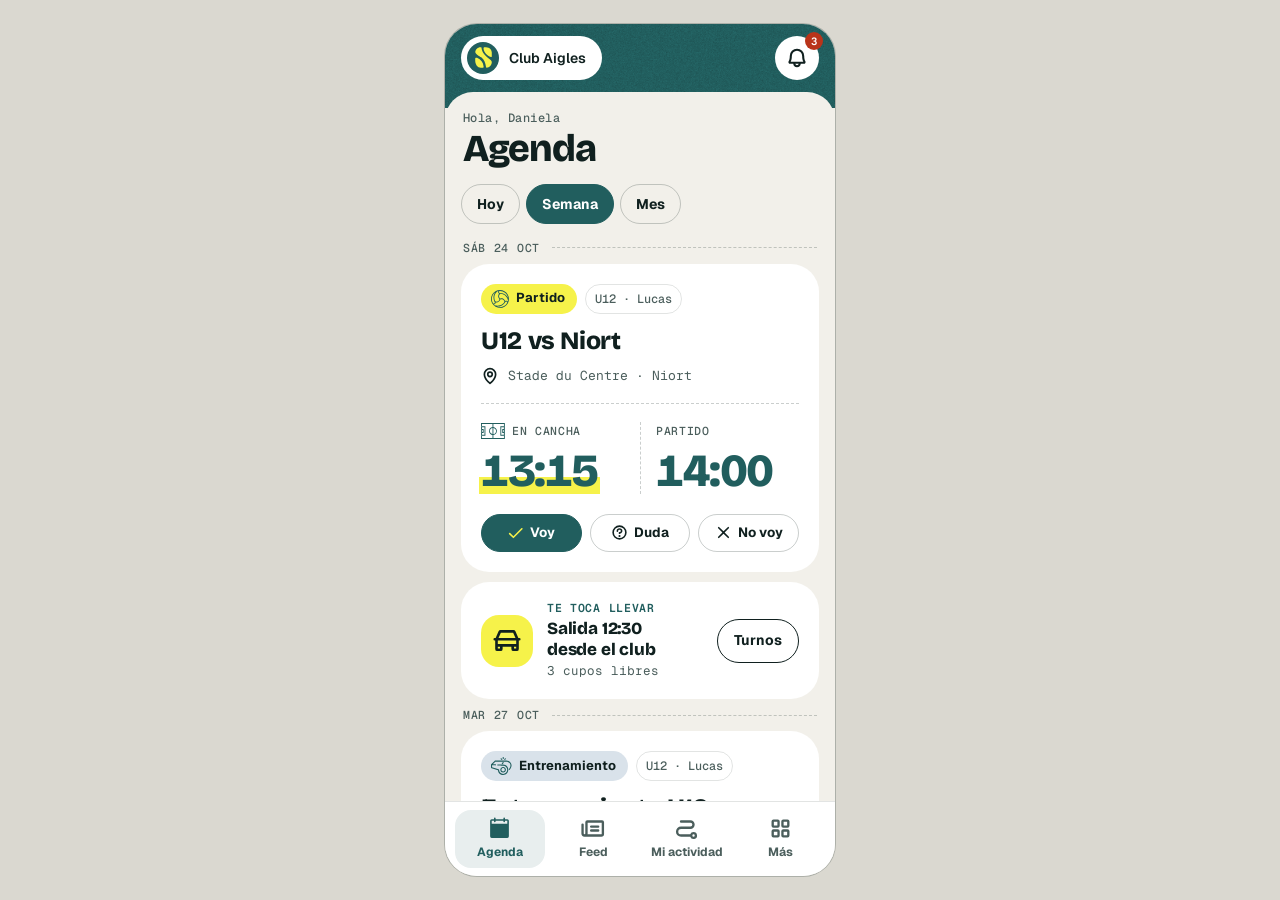
==== commit 6034c3d2: "Agenda móvil en limpio según ajustes del usuario y versión de escritorio Co-Authored-By: Claude Sonn" ====
--- a/docs/diseno/agenda.html
+++ b/docs/diseno/agenda.html
@@ -11,7 +11,7 @@
 :root{
   --teal:#215E5E; --limon:#F6F24A; --hueso:#F2F0EA; --papel:#FFFFFF;
   --tinta:#10201F; --tinta-2:#4B5E5C; --linea:rgba(16,32,31,.12); --linea-2:rgba(16,32,31,.22);
-  --polvo-t:#E3ECF8; --coral:#B9341A; --fondo:#DAD8D0;
+  --polvo-t:#D9E2EA; --coral:#B9341A; --fondo:#DAD8D0;
   --club:var(--teal); --club-t:color-mix(in oklab,var(--club) 10%,var(--papel));
   --font-display:"Bricolage Grotesque",ui-sans-serif,system-ui,sans-serif;
   --font-body:"Geist",ui-sans-serif,system-ui,sans-serif;
@@ -27,7 +27,7 @@
 .app{width:min(390px,100%);min-height:100vh;margin:0 auto;background:var(--hueso);display:flex;flex-direction:column}
 
 /* cabecera de marca: única superficie con grano, muy suave */
-.band{position:relative;isolation:isolate;background:var(--club);color:var(--papel);padding:12px 16px 34px}
+.band{position:relative;isolation:isolate;background:var(--club);color:var(--papel);padding:12px 16px 28px}
 .band::after{content:"";position:absolute;inset:0;background:url("[data-uri]");background-size:200px;mix-blend-mode:overlay;opacity:.14;pointer-events:none;z-index:-1}
 .top{display:flex;align-items:center;justify-content:space-between;gap:8px}
 .chip-club{display:inline-flex;align-items:center;gap:10px;height:44px;padding:0 16px 0 6px;border-radius:999px;background:var(--papel);color:var(--tinta);font-weight:600;font-size:14px;white-space:nowrap}
@@ -37,21 +37,24 @@
 .bell b{position:absolute;top:-4px;right:-4px;min-width:18px;height:18px;padding:0 5px;border-radius:9px;background:var(--coral);color:var(--papel);font:600 10.5px/18px var(--font-mono);text-align:center}
 .hola{margin:0 2px 6px;font:500 12px/1 var(--font-mono);letter-spacing:.04em;color:var(--tinta-2)}
 
-.sheet{position:relative;z-index:1;flex:1;background:var(--hueso);border-radius:28px 28px 0 0;margin-top:-22px;padding:20px 16px 18px}
+.sheet{position:relative;z-index:1;flex:1;background:var(--hueso);border-radius:28px 28px 0 0;margin-top:-16px;padding:20px 16px 18px}
 h1{font-family:var(--font-display);font-weight:800;font-size:38px;line-height:1;letter-spacing:-.025em;margin:0 2px 16px}
 
-.pills{display:flex;gap:6px;margin:0 0 20px}
+.pills{display:flex;gap:6px;margin:0}
 .pill{height:40px;padding:0 15px;border-radius:999px;border:1.5px solid var(--linea-2);background:transparent;font-weight:700;font-size:14px;white-space:nowrap}
-.pill.on{background:var(--tinta);border-color:var(--tinta);color:var(--papel)}
+.pill.on{background:var(--club);border-color:var(--club);color:var(--papel)}
 
-.dia{display:flex;align-items:center;gap:12px;margin:0 2px 12px;font:500 11.5px/1 var(--font-mono);letter-spacing:.06em;text-transform:uppercase;color:var(--tinta-2)}
+.dia{display:flex;align-items:center;gap:12px;margin:18px 2px 10px;font:500 11.5px/1 var(--font-mono);letter-spacing:.06em;text-transform:uppercase;color:var(--tinta-2)}
 .dia::after{content:"";flex:1;border-top:1.5px dashed var(--linea-2)}
 .dia + .card{margin-top:0}
+.card + .dia{margin-top:6px}
 
-.card{background:var(--papel);border-radius:28px;padding:20px;margin:0 0 22px}
+.card{background:var(--papel);border-radius:28px;padding:20px;margin:0 0 10px}
 .tags{display:flex;gap:8px;align-items:center;margin:0 0 14px;flex-wrap:wrap}
 .tag{display:inline-flex;align-items:center;gap:7px;height:30px;padding:0 12px 0 10px;border-radius:999px;background:var(--hueso);color:var(--tinta);font-weight:700;font-size:13px;white-space:nowrap}
 .tag .pi{font-size:18px;color:var(--club)}
+.tag.lim{background:var(--limon)}
+.tag.pol{background:var(--polvo-t)}
 .tag.m{font:500 12px var(--font-mono);color:var(--tinta-2);background:transparent;border:1px solid var(--linea);padding:0 9px}
 h2{font-family:var(--font-display);font-weight:800;font-size:25px;line-height:1.08;letter-spacing:-.015em;margin:0 0 12px}
 .meta{display:flex;align-items:center;gap:9px;font:400 13px/1.4 var(--font-mono);color:var(--tinta-2);margin:0 0 6px}
@@ -66,12 +69,13 @@
 .sep{align-self:stretch;border-left:1.5px dashed var(--linea-2)}
 
 .voto{display:grid;grid-template-columns:repeat(3,minmax(0,1fr));gap:8px}
-.voto button{height:44px;padding:0 6px;border-radius:999px;border:1.5px solid var(--linea-2);background:transparent;font-weight:700;font-size:14px;display:flex;align-items:center;justify-content:center;gap:6px;white-space:nowrap}
+.voto button{height:38px;padding:0 6px;border-radius:999px;border:1.5px solid var(--linea-2);background:transparent;font-weight:700;font-size:13.5px;display:flex;align-items:center;justify-content:center;gap:6px;white-space:nowrap}
 .voto .pi{font-size:17px}
 .voto button.on{background:var(--club);border-color:var(--club);color:var(--papel)}
+.voto button.on .pi{color:var(--limon)}
 
 .traslado{display:grid;grid-template-columns:auto minmax(0,1fr) auto;gap:14px;align-items:center}
-.ico{width:52px;height:52px;border-radius:18px;background:var(--club-t);color:var(--club);display:grid;place-items:center;font-size:28px}
+.ico{width:52px;height:52px;border-radius:18px;background:var(--limon);color:var(--tinta);display:grid;place-items:center;font-size:28px}
 .traslado .ey{display:block;font:600 11.5px/1 var(--font-mono);letter-spacing:.06em;text-transform:uppercase;color:var(--club);margin-bottom:6px}
 .traslado b{display:block;text-wrap:balance;font:800 17px/1.2 var(--font-display);letter-spacing:-.01em}
 .traslado .s{display:block;font:400 12.5px/1.4 var(--font-mono);color:var(--tinta-2);margin-top:2px}
@@ -102,7 +106,7 @@
 
   <div class="dia">Sáb 24 oct</div>
   <article class="card">
-   <div class="tags"><span class="tag"><svg class="pi pw" viewBox="23.5 28.42 63.01 63.08" fill="currentColor" aria-hidden="true">
+   <div class="tags"><span class="tag lim"><svg class="pi pw" viewBox="23.5 28.42 63.01 63.08" fill="currentColor" aria-hidden="true">
   <path d="M27.719,75.75c.08203.14062.1875.25391.27734.38672,5.707,9.5977,16.078,15.445,27.242,15.363,11.168-.08594,21.449-6.0859,27.012-15.77l.03125.01953c.05078-.08594.07812-.17969.12109-.26953,5.5469-9.7734,5.4688-21.766-.20703-31.469-5.6797-9.6992-16.094-15.641-27.336-15.59-11.242.05469-21.602,6.0898-27.191,15.844-5.5859,9.75-5.5547,21.742.08203,31.465l-.03169.02028ZM33.7698,78.9492h.00391c1.7578-.08984,3.3984-.90234,4.543-2.2422,1.1406-1.3398,1.6836-3.0898,1.4961-4.8398,1.1133.3125,2.2656.47656,3.4258.48437,6.0742-.01953,11.293-4.3203,12.473-10.281.30078-.26953.64062-.49219,1.0117-.65234,2.6523-1.125,5.668-1.0195,8.2383.28906,2.5664,1.3086,4.4258,3.6875,5.0742,6.4961.26562,1.1523.07422,2.3633-.54297,3.3711l-.26953.38281c-3.6523,4.9141-8.7891,8.5195-14.652,10.293-5.8594,1.7695-12.133,1.6094-17.898-.45703-1.0312-.87891-2-1.8281-2.8984-2.8438l-.00511-.00027ZM37.5237,66.3472h.00391c-2.4297-5.6211-2.9844-11.875-1.5859-17.836,1.3984-5.9609,4.6758-11.316,9.3477-15.273,1.2812-.47656,2.5938-.85938,3.9258-1.1445-.46484.89844-.71094,1.8945-.71875,2.9102.00391,2.5469,1.5,4.8594,3.8203,5.9102-2.5391,2.4805-3.9219,5.9062-3.8203,9.457.10156,3.5469,1.6836,6.8867,4.3594,9.2188.07812.39453.09375.80469.04688,1.2031-.35938,2.8516-1.9531,5.3984-4.3633,6.9688-2.4062,1.5664-5.3828,1.9961-8.1328,1.1719-1.2734-.39453-2.3125-1.3203-2.8516-2.5352l-.01953-.03906h-.00391l-.00789-.01223ZM82.0467,68.9214h.00391c-.96094-1.4805-2.4883-2.5039-4.2266-2.8242-1.7344-.32031-3.5273.08594-4.957,1.125-.875-3.4414-3.1484-6.3555-6.2695-8.043s-6.8086-1.9883-10.164-.83594c-.38281-.125-.74219-.30859-1.0664-.54297-2.2969-1.7383-3.7109-4.4023-3.8633-7.2773s.97266-5.6719,3.0742-7.6406c.98828-.91406,2.3281-1.3477,3.6641-1.1836,6.0859.70312,11.785,3.3477,16.25,7.543,4.4648,4.1914,7.4609,9.7109,8.543,15.742-.23438,1.3359-.5625,2.6484-.98438,3.9375l-.00402.00011ZM54.9997,88.4994c-3.6719,0-7.3125-.71484-10.711-2.1055.65625.04297,1.3125.08594,1.9688.08594,9.9922.00391,19.398-4.7148,25.367-12.73l.00391.00391h.00391c.71875-.96094,1.3828-1.9648,1.9805-3.0078.93359-1.6406,2.9961-2.2422,4.668-1.3633,1.668.87891,2.3359,2.9258,1.5117,4.6211-2.4805,4.3945-6.082,8.0508-10.438,10.598-4.3555,2.5469-9.3086,3.8945-14.355,3.8984l.00019-.00074ZM83.1877,56.01141c-4.7461-9.5508-13.996-16.055-24.59-17.289h-.02344v-.00391c-1.1836-.14453-2.3789-.21484-3.5742-.21094-1.9336-.00391-3.4961-1.5703-3.4961-3.5039s1.5625-3.5,3.4961-3.5039c6.8594.01172,13.488,2.4961,18.664,7,5.1797,4.5,8.5586,10.719,9.5234,17.512l.00024-.00035ZM37.4607,37.58141c-5.9023,8.8945-6.9102,20.168-2.6836,29.969.01172.02344.02734.04297.03906.06641.45703,1.0742.98438,2.1172,1.5703,3.1289.9375,1.6016.46094,3.6523-1.082,4.6797-1.5469,1.0234-3.625.66406-4.7344-.82031-3.582-5.9453-4.8633-12.996-3.5938-19.82,1.2734-6.8242,5-12.945,10.484-17.203l.00044-.0007Z"/>
 </svg>Partido</span><span class="tag m">U12 · Lucas</span></div>
    <h2>U12 vs Niort</h2>
@@ -132,7 +136,7 @@
 
   <div class="dia">Mar 27 oct</div>
   <article class="card">
-   <div class="tags"><span class="tag"><svg class="pi pw" viewBox="11.25 21.73 87.5 76.55" fill="currentColor" aria-hidden="true">
+   <div class="tags"><span class="tag pol"><svg class="pi pw" viewBox="11.25 21.73 87.5 76.55" fill="currentColor" aria-hidden="true">
   <path d="M94.777,45.75c-4.2031-5.5586-11.117-8.8789-18.488-8.8789H30.152c-1.3945,0-2.7617.5625-3.7461,1.5508l-14.473,14.473c-.40625.42578-.65625.99609-.67188,1.5859-.03906.03125.01953,11.746-.00391,11.785,0,1.6836,1.1289,3.1797,2.7188,3.6328l26.887,8.0078c.89453,11.379,10.414,20.371,22.012,20.371,29.32-1.2109,29.32-43.039-.02344-44.219l-23.043-.85547c-3.0234-.04688-3.1953,4.4297-.17188,4.6016.11719.01562,23.164.85937,23.262.85937,9.6367.01562,17.469,7.8594,17.469,17.496-.96094,23.23-34.035,23.23-34.996,0-.01172-1-.6875-1.9141-1.6484-2.2031l-27.871-8.3008v-8.7422c.09375.00391,14.578.54297,14.66.54297,2.9727-.04297,3.0508-4.4531.08594-4.6016l-11.684-.43359,10.742-10.742c.125-.125.30859-.19922.48828-.19922h46.137c5.9375,0,11.477,2.6367,14.816,7.0508,5.0352,6.6797,3.8047,14.961-3.6523,24.621-.77734,1.0039-.58984,2.4531.41406,3.2305,1.0078.77734,2.4531.59375,3.2305-.41406,11.062-14.328,8.1094-24.336,3.6836-30.207l.00372-.0116Z"/>
   <path d="M74.758,76.164c0-6.5508-5.3281-11.879-11.879-11.879-15.754.64062-15.746,23.117,0,23.754,6.5508,0,11.879-5.3281,11.879-11.879v.004ZM55.606,76.164c.30469-9.6133,14.242-9.6094,14.547,0-.30469,9.6133-14.242,9.6094-14.547,0Z"/>
   <path d="M61.039,44.117l-3.543,4.7227c-1.7734,2.4453,1.8203,5.1562,3.6836,2.7617l3.543-4.7227c1.7734-2.4453-1.8242-5.1523-3.6836-2.7617Z"/>
